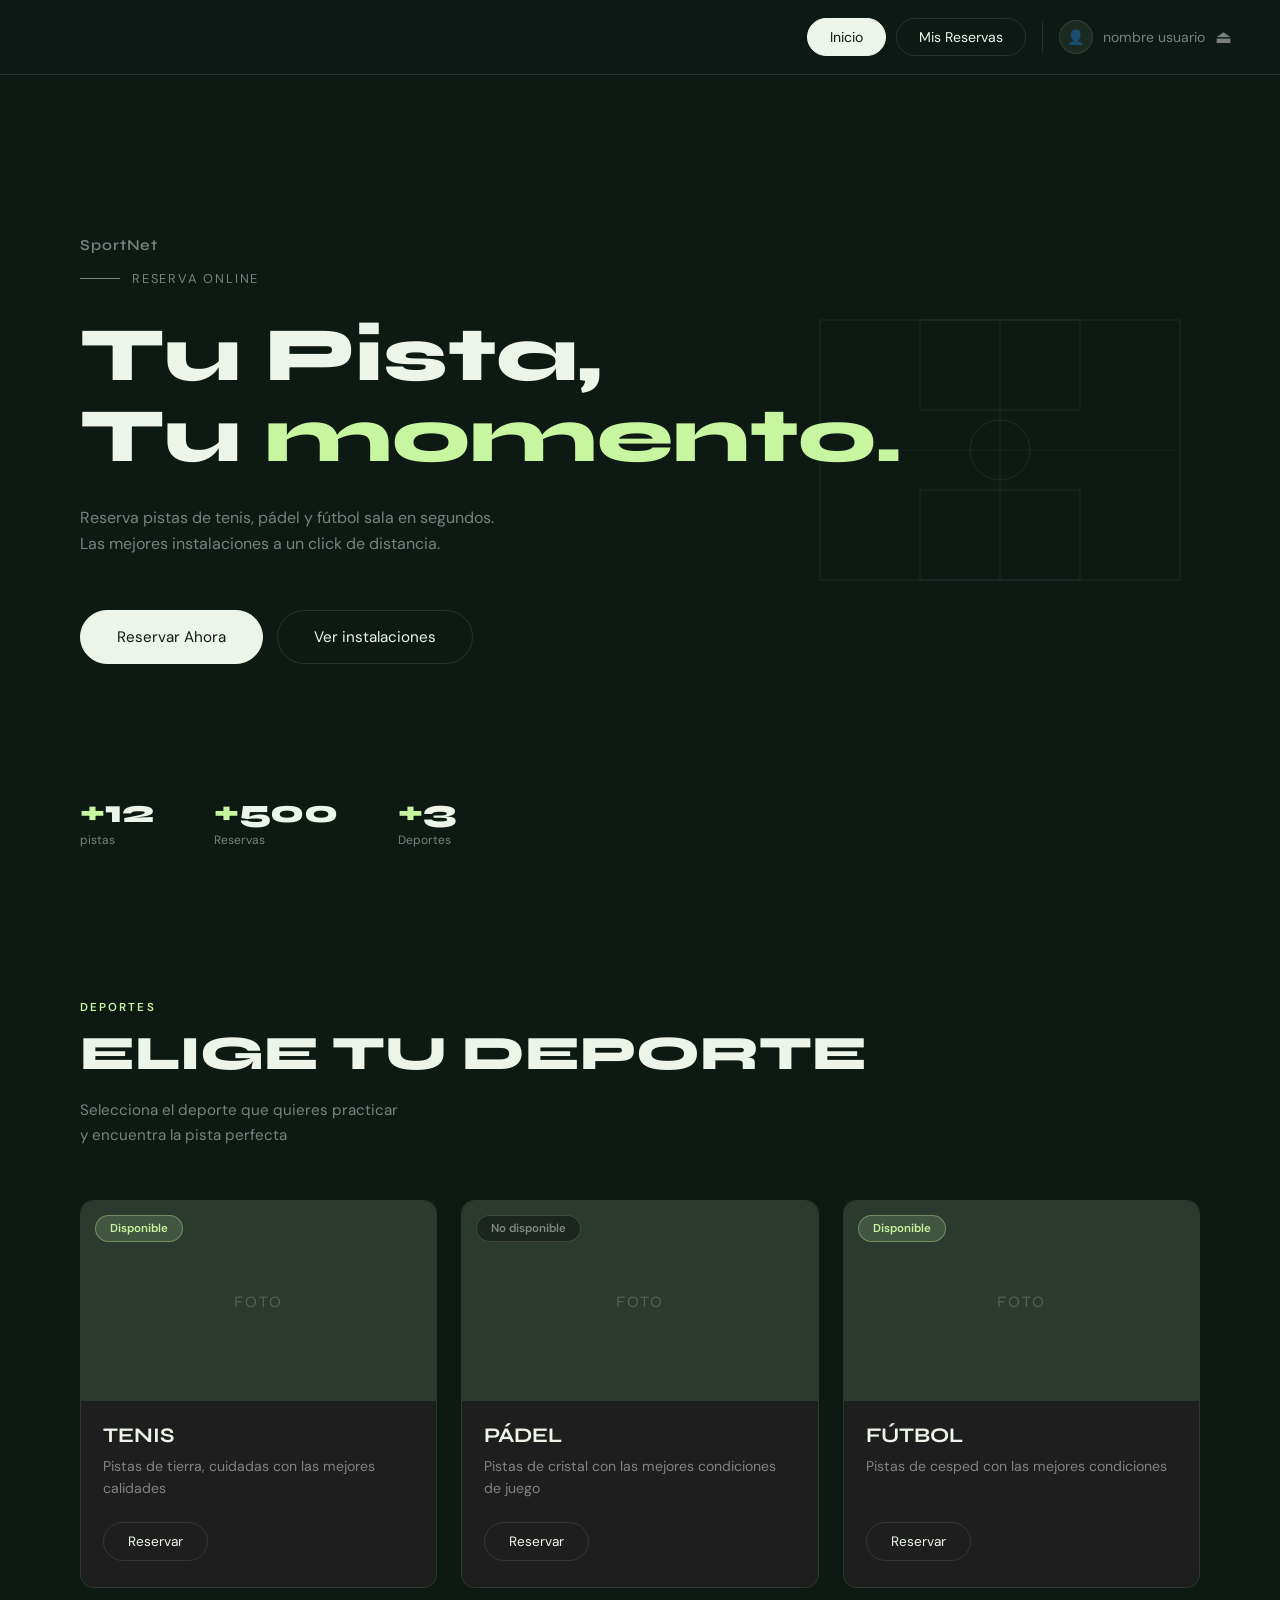
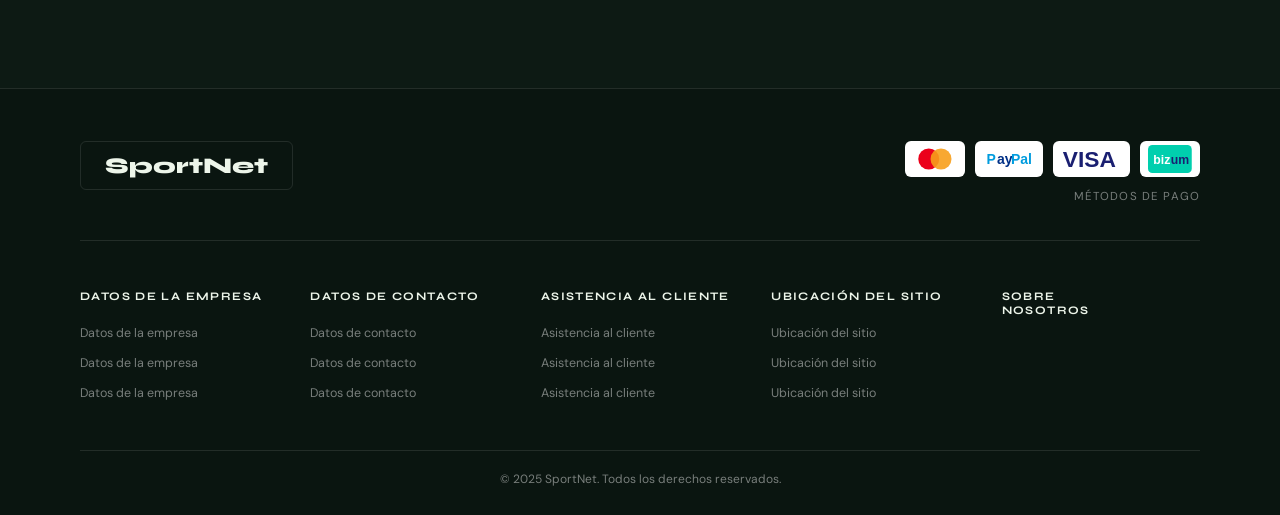
==== SportPro.html @ 84e6fc4a "Estructura inicial del trabajo" ====
<!DOCTYPE html>
<html lang="es">
<head>
  <meta charset="UTF-8" />
  <meta name="viewport" content="width=device-width, initial-scale=1.0" />
  <title>SportNet – Reserva Online</title>
  <link href="https://fonts.googleapis.com/css2?family=Syne:wght@700;800&family=DM+Sans:wght@400;500&display=swap" rel="stylesheet" />
  <link rel="stylesheet" href="css/sportpro.css" />
</head>
<body>

  <!-- BARRA DE NAVEGACIÓN -->
  <nav>
    <button class="boton-nav activo">Inicio</button>
    <a href="html/mis-reservas.html"><button class="boton-nav">Mis Reservas</button></a>
    <div class="separador-nav"></div>
    <div class="usuario-nav">
      <div class="avatar">👤</div>
      <span>nombre usuario</span>
      <a href="html/inicio-sesion.html"><button class="boton-salir" title="Cerrar sesión">⏏</button></a>
    </div>
  </nav>

  <!-- SECCIÓN PRINCIPAL (HERO) -->
  <section class="hero">

    <svg class="decoracion-pista" viewBox="0 0 400 300" fill="none" xmlns="http://www.w3.org/2000/svg">
      <rect x="20" y="20" width="360" height="260" stroke="white" stroke-width="1"/>
      <line x1="200" y1="20" x2="200" y2="280" stroke="white" stroke-width="1"/>
      <rect x="120" y="20" width="160" height="90" stroke="white" stroke-width="1"/>
      <rect x="120" y="190" width="160" height="90" stroke="white" stroke-width="1"/>
      <circle cx="200" cy="150" r="30" stroke="white" stroke-width="1"/>
      <line x1="20" y1="150" x2="380" y2="150" stroke="white" stroke-width="0.5"/>
    </svg>

    <div class="nombre-marca">SportNet</div>

    <div class="fila-etiqueta">
      <div class="linea-etiqueta"></div>
      <span class="texto-etiqueta">Reserva Online</span>
    </div>

    <h1>Tu Pista,<br/>Tu <span>momento.</span></h1>

    <p class="subtitulo">
      Reserva pistas de tenis, pádel y fútbol sala en segundos.<br/>
      Las mejores instalaciones a un click de distancia.
    </p>

    <div class="fila-botones">
      <a href="html/instalaciones.html"><button class="boton boton-principal">Reservar Ahora</button></a>
      <a href="html/instalaciones.html"><button class="boton boton-secundario">Ver instalaciones</button></a>
    </div>

    <div class="barra-estadisticas">
      <div class="estadistica">
        <div class="numero-estadistica"><span>+</span>12</div>
        <div class="etiqueta-estadistica">pistas</div>
      </div>
      <div class="estadistica">
        <div class="numero-estadistica"><span>+</span>500</div>
        <div class="etiqueta-estadistica">Reservas</div>
      </div>
      <div class="estadistica">
        <div class="numero-estadistica"><span>+</span>3</div>
        <div class="etiqueta-estadistica">Deportes</div>
      </div>
    </div>

  </section>

  <!-- SECCIÓN DEPORTES -->
  <section class="deportes">

    <div class="cabecera-seccion">
      <span class="etiqueta-seccion">Deportes</span>
      <h2>Elige tu Deporte</h2>
      <p class="descripcion-seccion">
        Selecciona el deporte que quieres practicar<br/>
        y encuentra la pista perfecta
      </p>
    </div>

    <div class="rejilla-tarjetas">

      <div class="tarjeta">
        <div class="tarjeta-imagen">
          <span class="insignia insignia--disponible">Disponible</span>
          <div class="placeholder-foto">FOTO</div>
        </div>
        <div class="tarjeta-cuerpo">
          <h3>Tenis</h3>
          <p>Pistas de tierra, cuidadas con las mejores calidades</p>
          <a href="html/instalaciones.html"><button class="boton-tarjeta">Reservar</button></a>
        </div>
      </div>

      <div class="tarjeta">
        <div class="tarjeta-imagen">
          <span class="insignia insignia--no-disponible">No disponible</span>
          <div class="placeholder-foto">FOTO</div>
        </div>
        <div class="tarjeta-cuerpo">
          <h3>Pádel</h3>
          <p>Pistas de cristal con las mejores condiciones de juego</p>
          <a href="html/instalaciones.html"><button class="boton-tarjeta">Reservar</button></a>
        </div>
      </div>

      <div class="tarjeta">
        <div class="tarjeta-imagen">
          <span class="insignia insignia--disponible">Disponible</span>
          <div class="placeholder-foto">FOTO</div>
        </div>
        <div class="tarjeta-cuerpo">
          <h3>Fútbol</h3>
          <p>Pistas de cesped con las mejores condiciones</p>
          <a href="html/instalaciones.html"><button class="boton-tarjeta">Reservar</button></a>
        </div>
      </div>

    </div>
  </section>

  <!-- PIE DE PÁGINA -->
  <footer class="pie-pagina">

    <div class="pie-superior">
      <div class="logo-pie">SportNet</div>
      <div class="metodos-pago">
        <div class="iconos-pago">
          <div class="icono-pago">
            <svg viewBox="0 0 50 32" xmlns="http://www.w3.org/2000/svg"><circle cx="18" cy="16" r="12" fill="#EB001B"/><circle cx="32" cy="16" r="12" fill="#F79E1B" opacity="0.9"/></svg>
          </div>
          <div class="icono-pago">
            <svg viewBox="0 0 60 32" xmlns="http://www.w3.org/2000/svg"><text x="4" y="22" font-family="Arial" font-weight="bold" font-size="16" fill="#009CDE">P</text><text x="16" y="22" font-family="Arial" font-weight="bold" font-size="16" fill="#003087">ay</text><text x="32" y="22" font-family="Arial" font-weight="bold" font-size="16" fill="#009CDE">Pal</text></svg>
          </div>
          <div class="icono-pago">
            <svg viewBox="0 0 70 32" xmlns="http://www.w3.org/2000/svg"><text x="2" y="25" font-family="Arial" font-weight="900" font-size="26" fill="#1A1F71">VISA</text></svg>
          </div>
          <div class="icono-pago">
            <svg viewBox="0 0 50 32" xmlns="http://www.w3.org/2000/svg"><rect width="50" height="32" rx="5" fill="#00CFAE"/><text x="6" y="22" font-family="Arial" font-weight="bold" font-size="14" fill="white">biz</text><text x="26" y="22" font-family="Arial" font-weight="bold" font-size="14" fill="#1A1F71">um</text></svg>
          </div>
        </div>
        <span class="etiqueta-pago">Métodos de Pago</span>
      </div>
    </div>

    <div class="columnas-pie">
      <div class="columna-pie">
        <h4>Datos de la Empresa</h4>
        <ul>
          <li><a href="#">Datos de la empresa</a></li>
          <li><a href="#">Datos de la empresa</a></li>
          <li><a href="#">Datos de la empresa</a></li>
        </ul>
      </div>
      <div class="columna-pie">
        <h4>Datos de Contacto</h4>
        <ul>
          <li><a href="#">Datos de contacto</a></li>
          <li><a href="#">Datos de contacto</a></li>
          <li><a href="#">Datos de contacto</a></li>
        </ul>
      </div>
      <div class="columna-pie">
        <h4>Asistencia al Cliente</h4>
        <ul>
          <li><a href="#">Asistencia al cliente</a></li>
          <li><a href="#">Asistencia al cliente</a></li>
          <li><a href="#">Asistencia al cliente</a></li>
        </ul>
      </div>
      <div class="columna-pie">
        <h4>Ubicación del Sitio</h4>
        <ul>
          <li><a href="#">Ubicación del sitio</a></li>
          <li><a href="#">Ubicación del sitio</a></li>
          <li><a href="#">Ubicación del sitio</a></li>
        </ul>
      </div>
      <div class="columna-pie">
        <h4>Sobre<br/>Nosotros</h4>
      </div>
    </div>

    <div class="pie-inferior">
      <span>© 2025 SportNet. Todos los derechos reservados.</span>
    </div>

  </footer>

</body>
</html>
---- css/sportpro.css ----
/* =============================================
   VARIABLES GLOBALES
   ============================================= */
:root {
  --color-fondo:       #0d1a14;
  --color-superficie:  #1a2b21;
  --color-borde:       rgba(255, 255, 255, 0.10);
  --color-acento:      #c8f5a0;
  --color-texto:       #edf5ea;
  --color-suave:       rgba(255, 255, 255, 0.45);
  --radio-redondo:     999px;
}

/* =============================================
   RESET BÁSICO
   ============================================= */
*, *::before, *::after {
  box-sizing: border-box;
  margin: 0;
  padding: 0;
}

body {
  background: var(--color-fondo);
  color: var(--color-texto);
  font-family: 'DM Sans', sans-serif;
  min-height: 100vh;
}

/* =============================================
   NAVEGACIÓN
   ============================================= */
nav {
  position: fixed;
  top: 0;
  left: 0;
  right: 0;
  display: flex;
  align-items: center;
  justify-content: flex-end;
  gap: 10px;
  padding: 18px 48px;
  z-index: 100;
  background: rgba(13, 26, 20, 0.85);
  border-bottom: 1px solid var(--color-borde);
}

.boton-nav {
  padding: 9px 22px;
  border-radius: var(--radio-redondo);
  border: 1.5px solid var(--color-borde);
  background: transparent;
  color: var(--color-texto);
  font-family: 'DM Sans', sans-serif;
  font-size: 0.88rem;
  cursor: pointer;
}

.boton-nav:hover {
  background: var(--color-superficie);
}

.boton-nav.activo {
  background: var(--color-texto);
  color: var(--color-fondo);
  border-color: var(--color-texto);
}

.separador-nav {
  width: 1px;
  height: 32px;
  background: var(--color-borde);
  margin: 0 6px;
}

.usuario-nav {
  display: flex;
  align-items: center;
  gap: 10px;
  color: var(--color-suave);
  font-size: 0.88rem;
}

.avatar {
  width: 34px;
  height: 34px;
  border-radius: 50%;
  background: var(--color-superficie);
  border: 1.5px solid var(--color-borde);
  display: grid;
  place-items: center;
}

.boton-salir {
  background: none;
  border: none;
  cursor: pointer;
  color: var(--color-suave);
  font-size: 1.1rem;
}

.boton-salir:hover {
  color: var(--color-texto);
}

/* =============================================
   HERO (SECCIÓN PRINCIPAL)
   ============================================= */
.hero {
  position: relative;
  min-height: 100vh;
  display: flex;
  flex-direction: column;
  justify-content: center;
  padding: 0 80px;
  overflow: hidden;
}

/* Decoración SVG de pista */
.decoracion-pista {
  position: absolute;
  right: 80px;
  top: 50%;
  transform: translateY(-50%);
  width: 400px;
  height: 300px;
  opacity: 0.07;
  pointer-events: none;
}

.nombre-marca {
  font-family: 'Syne', sans-serif;
  font-size: 0.95rem;
  font-weight: 600;
  letter-spacing: 0.06em;
  color: var(--color-suave);
  margin-bottom: 16px;
}

.fila-etiqueta {
  display: flex;
  align-items: center;
  gap: 12px;
  margin-bottom: 28px;
}

.linea-etiqueta {
  width: 40px;
  height: 1px;
  background: var(--color-suave);
}

.texto-etiqueta {
  font-size: 0.8rem;
  letter-spacing: 0.14em;
  text-transform: uppercase;
  color: var(--color-suave);
}

h1 {
  font-family: 'Syne', sans-serif;
  font-size: clamp(3rem, 6vw, 5.5rem);
  font-weight: 800;
  line-height: 1.05;
  margin-bottom: 28px;
}

h1 span {
  color: var(--color-acento);
}

.subtitulo {
  max-width: 420px;
  font-size: 1rem;
  line-height: 1.65;
  color: var(--color-suave);
  margin-bottom: 52px;
}

.fila-botones {
  display: flex;
  gap: 14px;
}

.boton {
  padding: 16px 36px;
  border-radius: var(--radio-redondo);
  font-family: 'DM Sans', sans-serif;
  font-size: 0.95rem;
  cursor: pointer;
  border: 1.5px solid transparent;
}

.boton-principal {
  background: var(--color-texto);
  color: var(--color-fondo);
  border-color: var(--color-texto);
}

.boton-principal:hover {
  background: var(--color-acento);
  border-color: var(--color-acento);
}

.boton-secundario {
  background: transparent;
  color: var(--color-texto);
  border-color: var(--color-borde);
}

.boton-secundario:hover {
  background: var(--color-superficie);
}

/* Barra de estadísticas */
.barra-estadisticas {
  position: absolute;
  bottom: 52px;
  left: 80px;
  display: flex;
  gap: 60px;
}

.numero-estadistica {
  font-family: 'Syne', sans-serif;
  font-size: 2rem;
  font-weight: 800;
  line-height: 1;
}

.numero-estadistica span {
  color: var(--color-acento);
}

.etiqueta-estadistica {
  font-size: 0.75rem;
  color: var(--color-suave);
  margin-top: 4px;
}

/* =============================================
   SECCIÓN DEPORTES
   ============================================= */
.deportes {
  padding: 100px 80px;
}

.cabecera-seccion {
  margin-bottom: 52px;
}

.etiqueta-seccion {
  display: block;
  font-size: 0.72rem;
  font-weight: 600;
  letter-spacing: 0.18em;
  text-transform: uppercase;
  color: var(--color-acento);
  margin-bottom: 10px;
}

.cabecera-seccion h2 {
  font-family: 'Syne', sans-serif;
  font-size: clamp(2rem, 4vw, 3rem);
  font-weight: 800;
  text-transform: uppercase;
  margin-bottom: 16px;
}

.descripcion-seccion {
  font-size: 0.95rem;
  line-height: 1.65;
  color: var(--color-suave);
}

/* Rejilla de tarjetas */
.rejilla-tarjetas {
  display: grid;
  grid-template-columns: repeat(3, 1fr);
  gap: 24px;
}

/* Tarjeta individual */
.tarjeta {
  border-radius: 14px;
  overflow: hidden;
  border: 1px solid var(--color-borde);
  background: #162018;
  display: flex;
  flex-direction: column;
  cursor: pointer;
}

.tarjeta:hover {
  border-color: rgba(200, 245, 160, 0.2);
}

/* Zona de imagen */
.tarjeta-imagen {
  position: relative;
  height: 200px;
  background: #2a3a2e;
  display: flex;
  align-items: center;
  justify-content: center;
}

.placeholder-foto {
  font-family: 'Syne', sans-serif;
  font-size: 1rem;
  letter-spacing: 0.12em;
  color: rgba(255, 255, 255, 0.2);
}

/* Insignia de disponibilidad */
.insignia {
  position: absolute;
  top: 14px;
  left: 14px;
  padding: 5px 14px;
  border-radius: var(--radio-redondo);
  font-size: 0.72rem;
  font-weight: 600;
}

.insignia--disponible {
  background: rgba(200, 245, 160, 0.15);
  border: 1px solid rgba(200, 245, 160, 0.35);
  color: var(--color-acento);
}

.insignia--no-disponible {
  background: rgba(0, 0, 0, 0.35);
  border: 1px solid rgba(255, 255, 255, 0.15);
  color: var(--color-suave);
}

/* Cuerpo de la tarjeta */
.tarjeta-cuerpo {
  padding: 22px 22px 26px;
  background: #1e1e1e;
  display: flex;
  flex-direction: column;
  gap: 8px;
  flex: 1;
}

.tarjeta-cuerpo h3 {
  font-family: 'Syne', sans-serif;
  font-size: 1.3rem;
  font-weight: 700;
  text-transform: uppercase;
}

.tarjeta-cuerpo p {
  font-size: 0.88rem;
  line-height: 1.55;
  color: var(--color-suave);
  flex: 1;
}

.boton-tarjeta {
  margin-top: 14px;
  align-self: flex-start;
  padding: 10px 24px;
  border-radius: var(--radio-redondo);
  border: 1.5px solid var(--color-borde);
  background: transparent;
  color: var(--color-texto);
  font-family: 'DM Sans', sans-serif;
  font-size: 0.85rem;
  cursor: pointer;
}

.boton-tarjeta:hover {
  background: var(--color-acento);
  border-color: var(--color-acento);
  color: var(--color-fondo);
}

/* =============================================
   PIE DE PÁGINA
   ============================================= */
.pie-pagina {
  background: #0a1510;
  border-top: 1px solid var(--color-borde);
  padding: 52px 80px 28px;
}

.pie-superior {
  display: flex;
  align-items: flex-start;
  justify-content: space-between;
  margin-bottom: 48px;
  padding-bottom: 36px;
  border-bottom: 1px solid var(--color-borde);
}

.logo-pie {
  font-family: 'Syne', sans-serif;
  font-size: 1.4rem;
  font-weight: 800;
  border: 1.5px solid var(--color-borde);
  padding: 10px 24px;
  border-radius: 6px;
}

/* Métodos de pago */
.metodos-pago {
  display: flex;
  flex-direction: column;
  align-items: flex-end;
  gap: 12px;
}

.iconos-pago {
  display: flex;
  gap: 10px;
}

.icono-pago {
  height: 36px;
  background: white;
  border-radius: 6px;
  display: flex;
  align-items: center;
  padding: 4px 8px;
}

.icono-pago svg {
  height: 28px;
  width: auto;
}

.etiqueta-pago {
  font-size: 0.72rem;
  letter-spacing: 0.1em;
  text-transform: uppercase;
  color: var(--color-suave);
}

/* Columnas del pie */
.columnas-pie {
  display: grid;
  grid-template-columns: repeat(5, 1fr);
  gap: 32px;
  margin-bottom: 48px;
}

.columna-pie h4 {
  font-family: 'Syne', sans-serif;
  font-size: 0.72rem;
  font-weight: 700;
  letter-spacing: 0.12em;
  text-transform: uppercase;
  margin-bottom: 18px;
}

.columna-pie ul {
  list-style: none;
  display: flex;
  flex-direction: column;
  gap: 9px;
}

.columna-pie ul li a {
  font-size: 0.78rem;
  color: var(--color-suave);
  text-decoration: none;
}

.columna-pie ul li a:hover {
  color: var(--color-acento);
}

.pie-inferior {
  border-top: 1px solid var(--color-borde);
  padding-top: 20px;
  font-size: 0.75rem;
  color: var(--color-suave);
  text-align: center;
}

/* =============================================
   RESPONSIVE (MÓVIL)
   ============================================= */
@media (max-width: 640px) {
  nav { padding: 14px 20px; }
  .hero { padding: 0 24px; }
  .decoracion-pista { display: none; }
  .barra-estadisticas { left: 24px; gap: 32px; bottom: 36px; }
  .deportes { padding: 60px 24px; }
  .rejilla-tarjetas { grid-template-columns: 1fr; }
  .pie-pagina { padding: 40px 24px 24px; }
  .pie-superior { flex-direction: column; gap: 24px; }
  .columnas-pie { grid-template-columns: 1fr 1fr; }
}
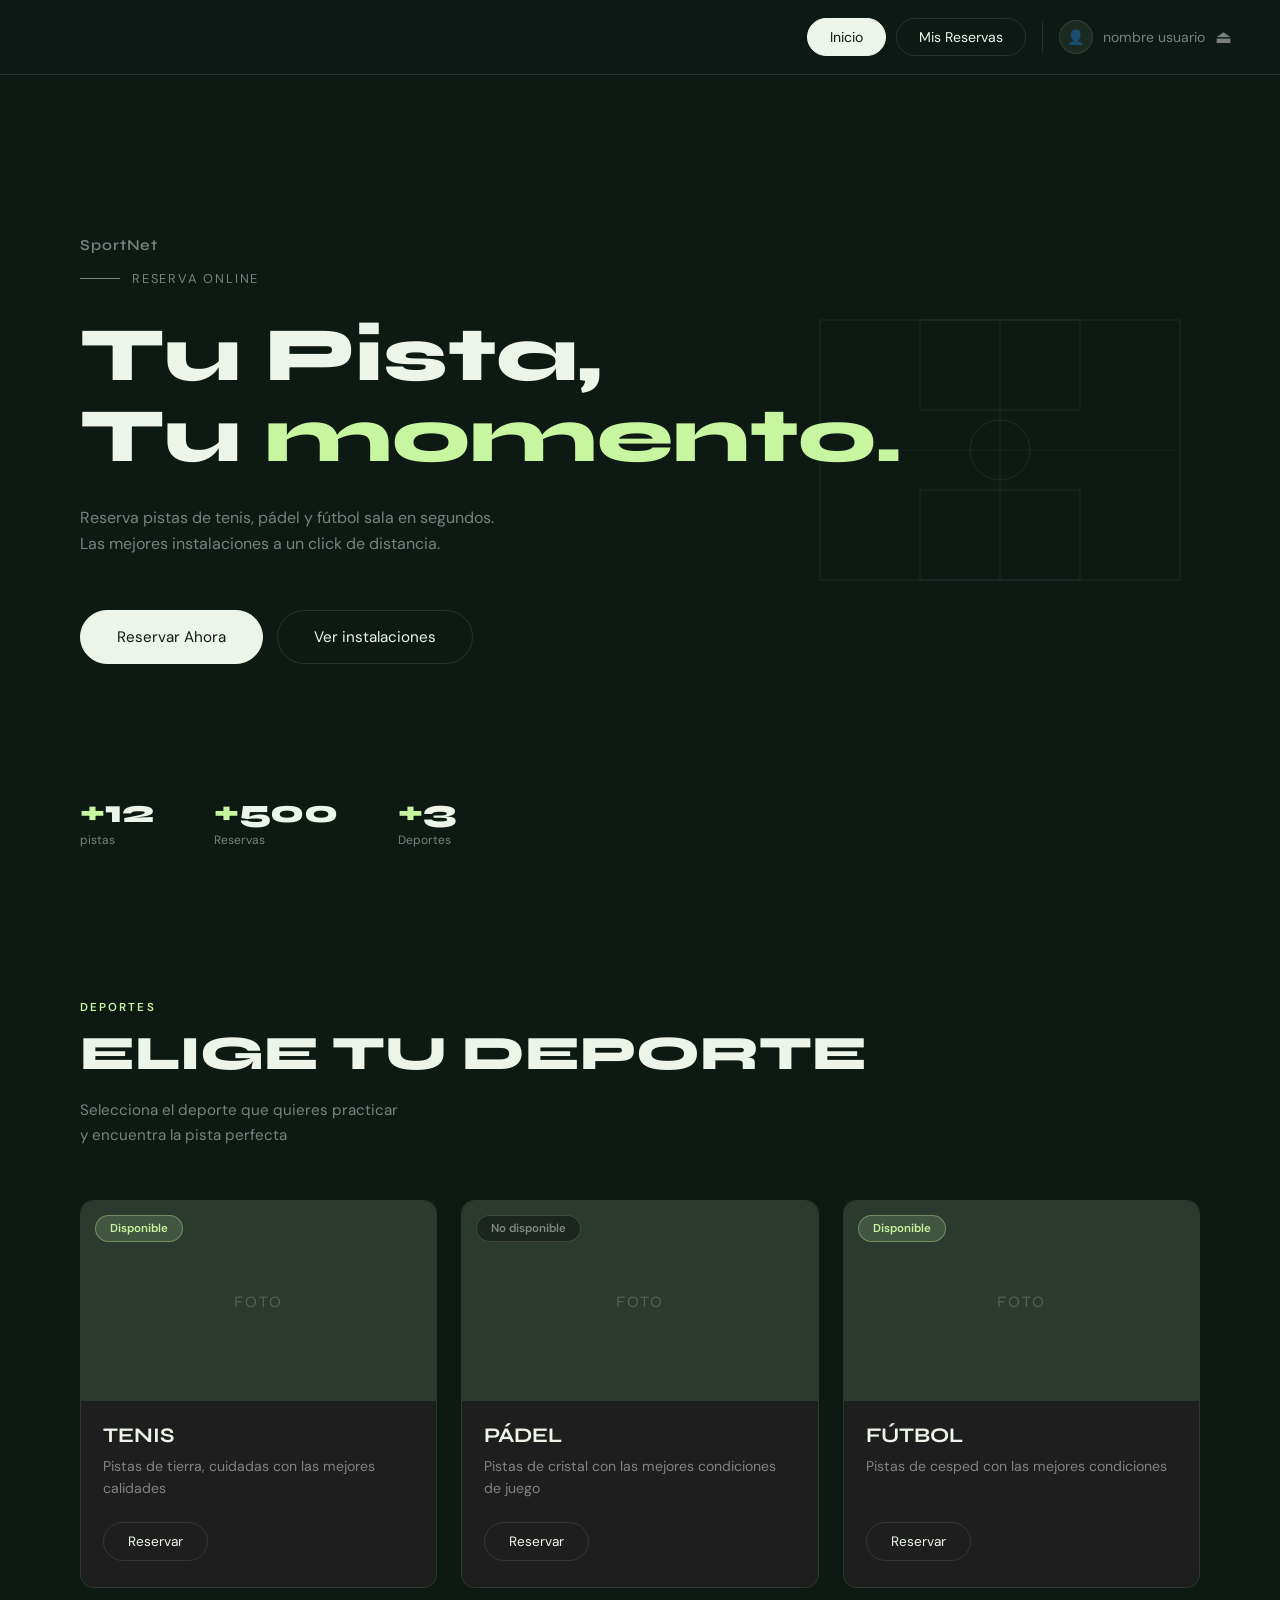
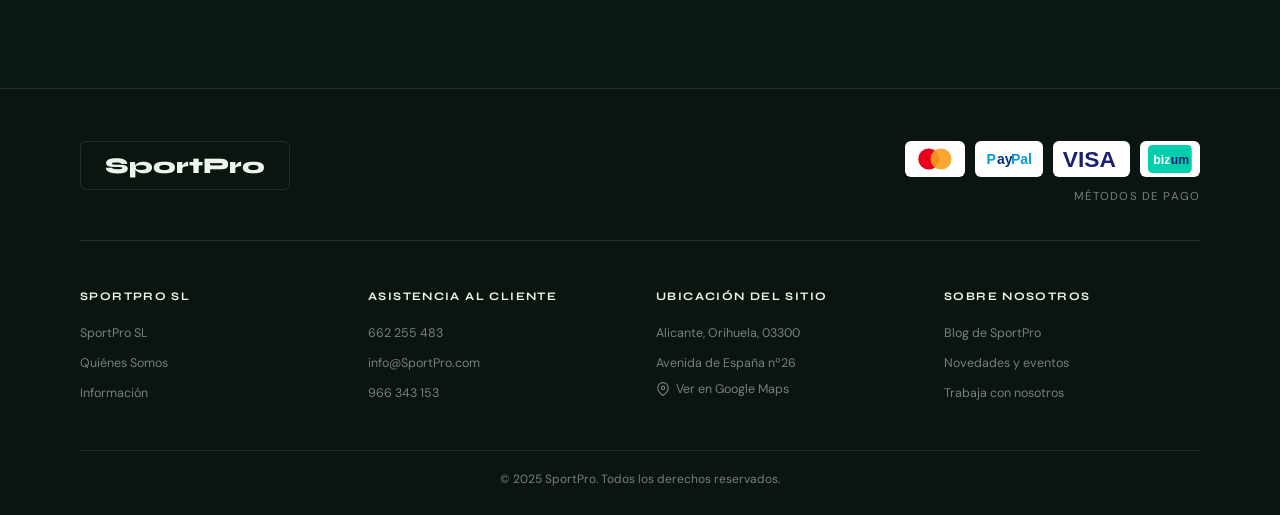
==== commit be5fc1bd: "Ultimos cambios" ====
--- a/SportPro.html
+++ b/SportPro.html
@@ -126,7 +126,7 @@
   <footer class="pie-pagina">
 
     <div class="pie-superior">
-      <div class="logo-pie">SportNet</div>
+      <div class="logo-pie">SportPro</div>
       <div class="metodos-pago">
         <div class="iconos-pago">
           <div class="icono-pago">
@@ -148,44 +148,46 @@
 
     <div class="columnas-pie">
       <div class="columna-pie">
-        <h4>Datos de la Empresa</h4>
+        <h4>SportPro SL</h4>
         <ul>
-          <li><a href="#">Datos de la empresa</a></li>
-          <li><a href="#">Datos de la empresa</a></li>
-          <li><a href="#">Datos de la empresa</a></li>
-        </ul>
-      </div>
-      <div class="columna-pie">
-        <h4>Datos de Contacto</h4>
-        <ul>
-          <li><a href="#">Datos de contacto</a></li>
-          <li><a href="#">Datos de contacto</a></li>
-          <li><a href="#">Datos de contacto</a></li>
+          <li><a href="#">SportPro SL</a></li>
+          <li><a href="#">Quiénes Somos</a></li>
+          <li><a href="#">Información</a></li>
         </ul>
       </div>
       <div class="columna-pie">
         <h4>Asistencia al Cliente</h4>
         <ul>
-          <li><a href="#">Asistencia al cliente</a></li>
-          <li><a href="#">Asistencia al cliente</a></li>
-          <li><a href="#">Asistencia al cliente</a></li>
+          <li><a href="tel:662255483">662 255 483</a></li>
+          <li><a href="mailto:info@SportPro.com">info@SportPro.com</a></li>
+          <li><a href="tel:966343153">966 343 153</a></li>
         </ul>
       </div>
       <div class="columna-pie">
         <h4>Ubicación del Sitio</h4>
         <ul>
-          <li><a href="#">Ubicación del sitio</a></li>
-          <li><a href="#">Ubicación del sitio</a></li>
-          <li><a href="#">Ubicación del sitio</a></li>
+          <li><a href="#">Alicante, Orihuela, 03300</a></li>
+          <li><a href="#">Avenida de España nº26</a></li>
+          <li>
+            <a href="https://maps.google.com" target="_blank" class="enlace-maps">
+              <svg xmlns="http://www.w3.org/2000/svg" width="14" height="14" viewBox="0 0 24 24" fill="none" stroke="currentColor" stroke-width="2" stroke-linecap="round" stroke-linejoin="round"><path d="M21 10c0 7-9 13-9 13s-9-6-9-13a9 9 0 0 1 18 0z"/><circle cx="12" cy="10" r="3"/></svg>
+              Ver en Google Maps
+            </a>
+          </li>
         </ul>
       </div>
       <div class="columna-pie">
-        <h4>Sobre<br/>Nosotros</h4>
+        <h4>Sobre Nosotros</h4>
+        <ul>
+          <li><a href="#">Blog de SportPro</a></li>
+          <li><a href="#">Novedades y eventos</a></li>
+          <li><a href="#">Trabaja con nosotros</a></li>
+        </ul>
       </div>
     </div>
 
     <div class="pie-inferior">
-      <span>© 2025 SportNet. Todos los derechos reservados.</span>
+      <span>© 2025 SportPro. Todos los derechos reservados.</span>
     </div>
 
   </footer>
--- a/css/sportpro.css
+++ b/css/sportpro.css
@@ -442,7 +442,7 @@
 /* Columnas del pie */
 .columnas-pie {
   display: grid;
-  grid-template-columns: repeat(5, 1fr);
+  grid-template-columns: repeat(4, 1fr);
   gap: 32px;
   margin-bottom: 48px;
 }
@@ -494,4 +494,18 @@
   .pie-pagina { padding: 40px 24px 24px; }
   .pie-superior { flex-direction: column; gap: 24px; }
   .columnas-pie { grid-template-columns: 1fr 1fr; }
+}
+
+/* Enlace Google Maps en el footer */
+.enlace-maps {
+  display: flex;
+  align-items: center;
+  gap: 6px;
+  color: var(--color-acento);
+  text-decoration: none;
+  font-size: 0.78rem;
+}
+
+.enlace-maps:hover {
+  text-decoration: underline;
 }
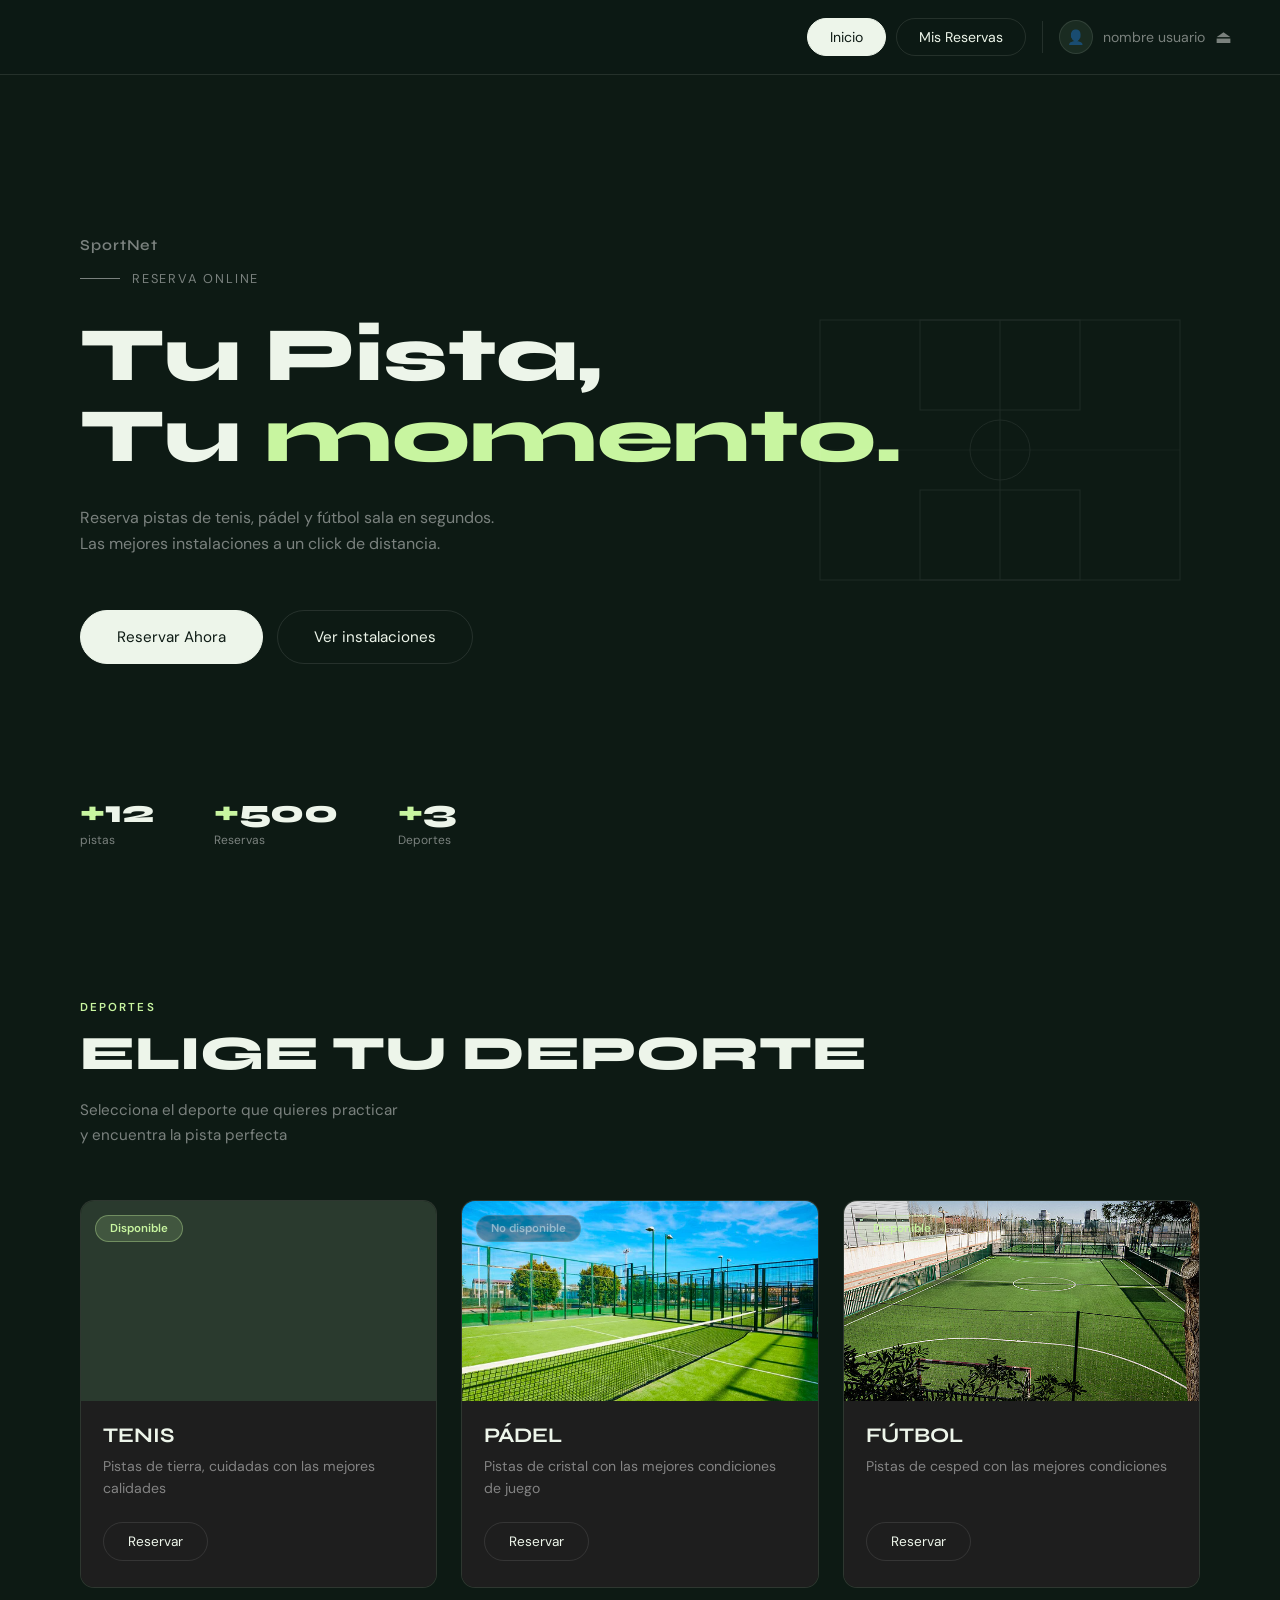
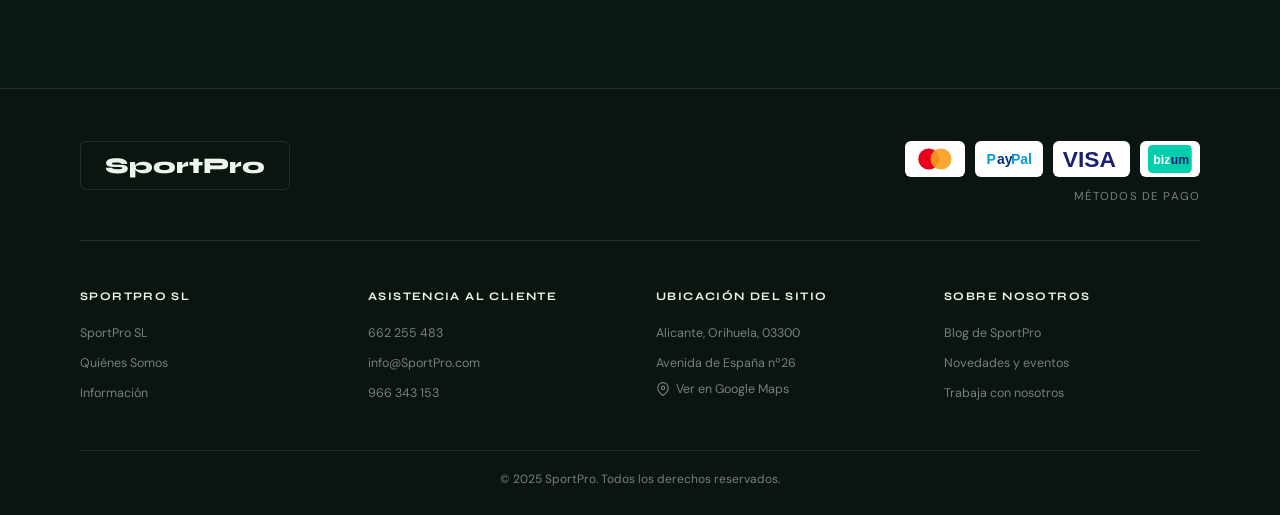
==== commit e8d4cd8f: "ultimos cambios" ====
--- a/SportPro.html
+++ b/SportPro.html
@@ -84,7 +84,7 @@
     <div class="rejilla-tarjetas">
 
       <div class="tarjeta">
-        <div class="tarjeta-imagen">
+<div class="tarjeta-imagen foto-tenis">
           <span class="insignia insignia--disponible">Disponible</span>
           <div class="placeholder-foto">FOTO</div>
         </div>
@@ -96,7 +96,7 @@
       </div>
 
       <div class="tarjeta">
-        <div class="tarjeta-imagen">
+<div class="tarjeta-imagen foto-padel">
           <span class="insignia insignia--no-disponible">No disponible</span>
           <div class="placeholder-foto">FOTO</div>
         </div>
@@ -108,7 +108,7 @@
       </div>
 
       <div class="tarjeta">
-        <div class="tarjeta-imagen">
+<div class="tarjeta-imagen foto-futbol">
           <span class="insignia insignia--disponible">Disponible</span>
           <div class="placeholder-foto">FOTO</div>
         </div>
--- a/css/sportpro.css
+++ b/css/sportpro.css
@@ -116,7 +116,6 @@
   overflow: hidden;
 }
 
-/* Decoración SVG de pista */
 .decoracion-pista {
   position: absolute;
   right: 80px;
@@ -212,7 +211,6 @@
   background: var(--color-superficie);
 }
 
-/* Barra de estadísticas */
 .barra-estadisticas {
   position: absolute;
   bottom: 52px;
@@ -273,14 +271,12 @@
   color: var(--color-suave);
 }
 
-/* Rejilla de tarjetas */
 .rejilla-tarjetas {
   display: grid;
   grid-template-columns: repeat(3, 1fr);
   gap: 24px;
 }
 
-/* Tarjeta individual */
 .tarjeta {
   border-radius: 14px;
   overflow: hidden;
@@ -295,14 +291,42 @@
   border-color: rgba(200, 245, 160, 0.2);
 }
 
-/* Zona de imagen */
+/* =============================================
+   ZONA DE IMAGEN DE TARJETA
+   ============================================= */
 .tarjeta-imagen {
   position: relative;
   height: 200px;
-  background: #2a3a2e;
+  background-color: #2a3a2e;   /* color si no hay foto */
+  background-size: cover;
+  background-position: center;
+  background-repeat: no-repeat;
   display: flex;
   align-items: center;
   justify-content: center;
+}
+
+/* ── RUTAS DE FOTOS ──────────────────────────────
+   Solo cambia la url() por la ruta de tu imagen.
+   Desde css/ usa img/ en la misma raíz: url('../img/nombre.jpg')
+   ──────────────────────────────────────────────── */
+.tarjeta-imagen.foto-tenis {
+  background-image: url('../img/tenis.jfif');
+}
+
+.tarjeta-imagen.foto-padel {
+  background-image: url('../img/Padel.webp');
+}
+
+.tarjeta-imagen.foto-futbol {
+  background-image: url('../img/futbol.jpg');
+}
+
+/* Cuando hay foto, el texto FOTO desaparece */
+.tarjeta-imagen.foto-tenis .placeholder-foto,
+.tarjeta-imagen.foto-padel .placeholder-foto,
+.tarjeta-imagen.foto-futbol .placeholder-foto {
+  display: none;
 }
 
 .placeholder-foto {
@@ -312,7 +336,6 @@
   color: rgba(255, 255, 255, 0.2);
 }
 
-/* Insignia de disponibilidad */
 .insignia {
   position: absolute;
   top: 14px;
@@ -335,7 +358,6 @@
   color: var(--color-suave);
 }
 
-/* Cuerpo de la tarjeta */
 .tarjeta-cuerpo {
   padding: 22px 22px 26px;
   background: #1e1e1e;
@@ -405,7 +427,6 @@
   border-radius: 6px;
 }
 
-/* Métodos de pago */
 .metodos-pago {
   display: flex;
   flex-direction: column;
@@ -439,7 +460,6 @@
   color: var(--color-suave);
 }
 
-/* Columnas del pie */
 .columnas-pie {
   display: grid;
   grid-template-columns: repeat(4, 1fr);
@@ -471,6 +491,19 @@
 
 .columna-pie ul li a:hover {
   color: var(--color-acento);
+}
+
+.enlace-maps {
+  display: flex;
+  align-items: center;
+  gap: 6px;
+  color: var(--color-acento);
+  text-decoration: none;
+  font-size: 0.78rem;
+}
+
+.enlace-maps:hover {
+  text-decoration: underline;
 }
 
 .pie-inferior {
@@ -496,16 +529,20 @@
   .columnas-pie { grid-template-columns: 1fr 1fr; }
 }
 
-/* Enlace Google Maps en el footer */
-.enlace-maps {
-  display: flex;
-  align-items: center;
-  gap: 6px;
-  color: var(--color-acento);
-  text-decoration: none;
-  font-size: 0.78rem;
-}
-
-.enlace-maps:hover {
-  text-decoration: underline;
+.tarjeta-imagen {
+  background-size: cover;
+  background-position: center;
+  background-repeat: no-repeat;
+}
+
+.tarjeta-imagen.foto-tenis {
+  background-image: url('../img/tenis.jfif  g');
+}
+
+.tarjeta-imagen.foto-padel {
+  background-image: url('../img/Padel.webp');
+}
+
+.tarjeta-imagen.foto-futbol {
+  background-image: url('../img/futbol.jpg');
 }
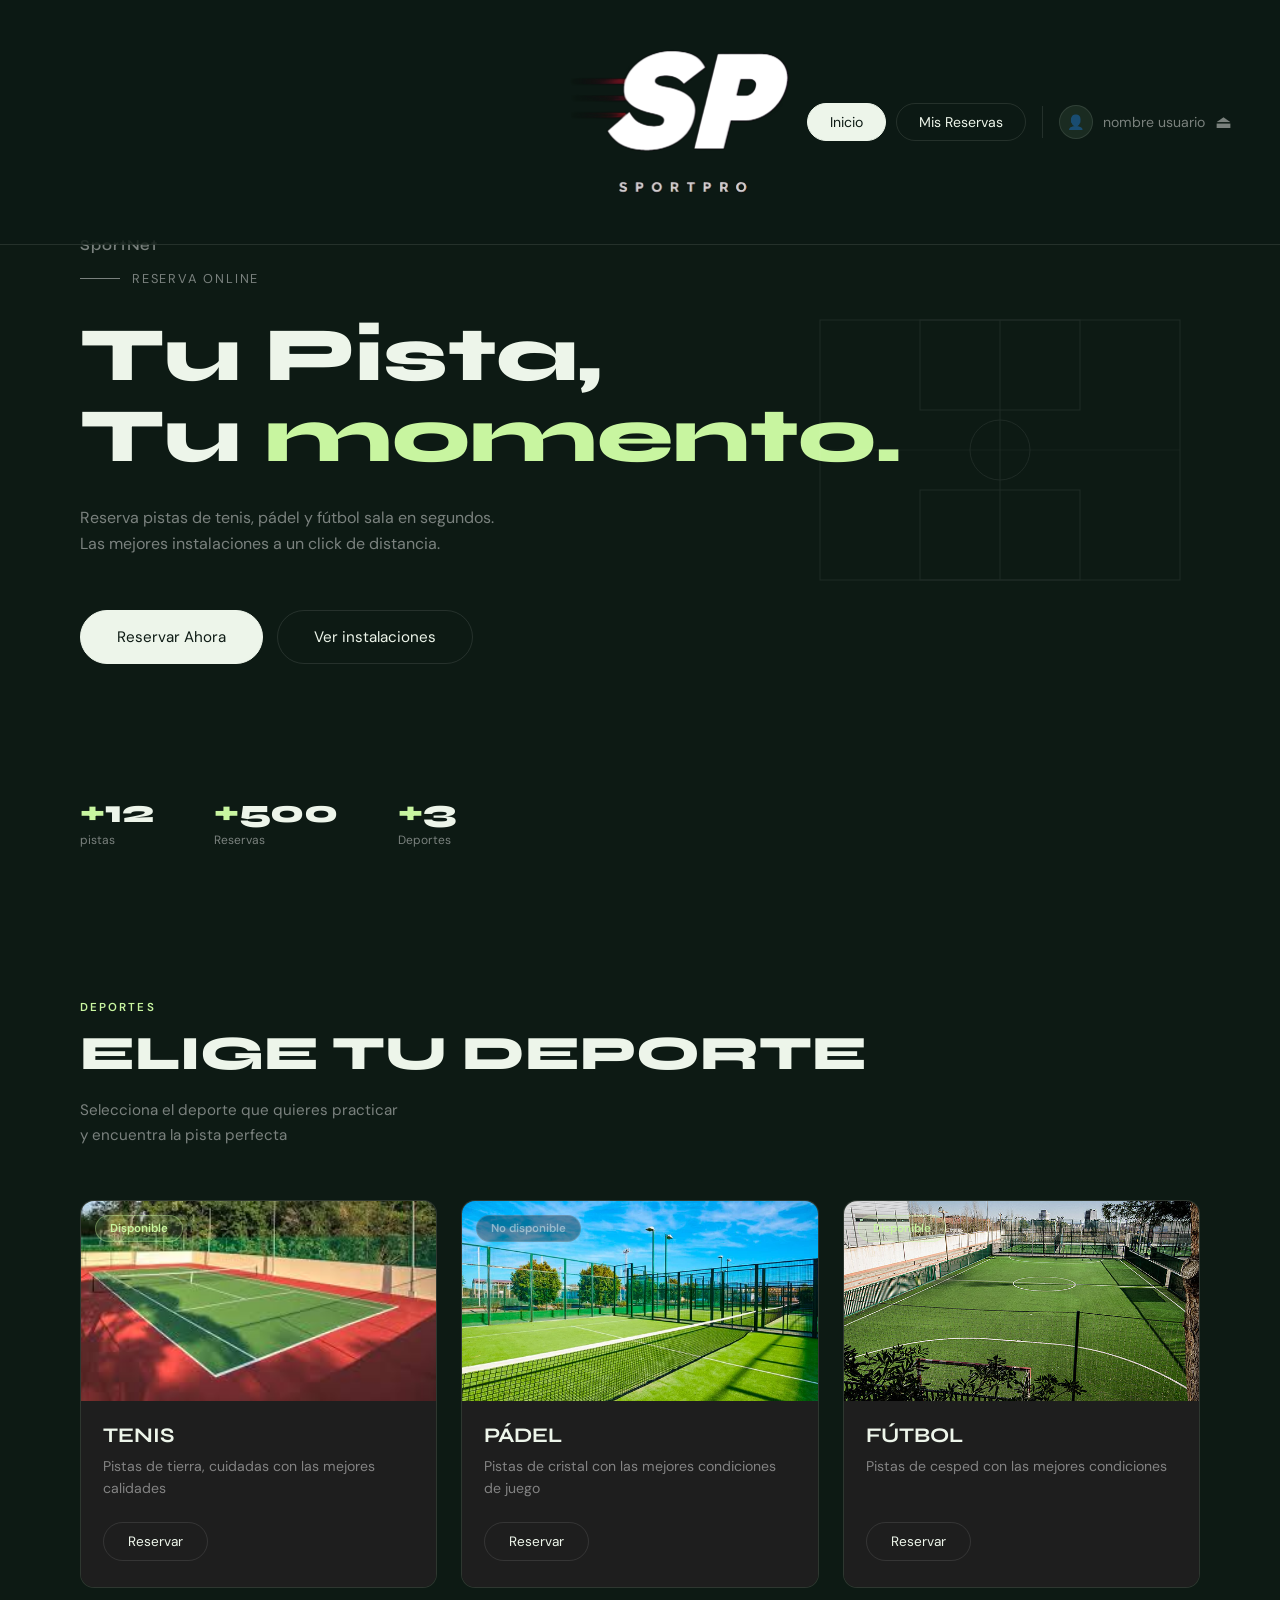
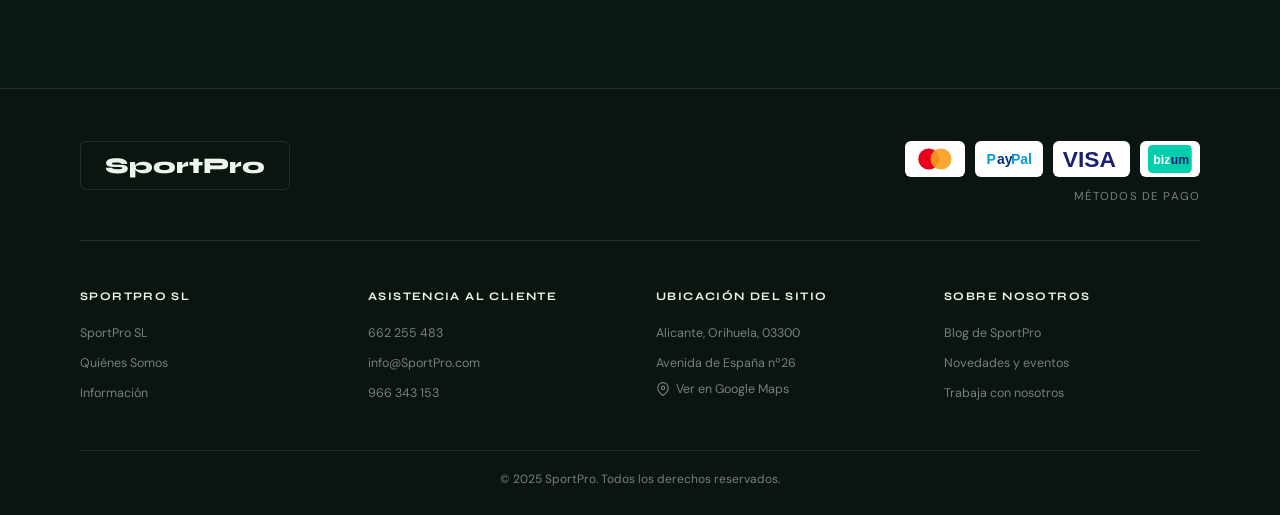
==== commit 1aa5ef5b: "Añadir logo y ultimos toques de css" ====
--- a/SportPro.html
+++ b/SportPro.html
@@ -11,6 +11,9 @@
 
   <!-- BARRA DE NAVEGACIÓN -->
   <nav>
+    <a href="SportPro.html" class="nav-logo" aria-label="Ir al inicio">
+      <img src="img/logo-sp.png" alt="SportPro" />
+    </a>
     <button class="boton-nav activo">Inicio</button>
     <a href="html/mis-reservas.html"><button class="boton-nav">Mis Reservas</button></a>
     <div class="separador-nav"></div>
--- a/css/sportpro.css
+++ b/css/sportpro.css
@@ -1,16 +1,3 @@
-/* =============================================
-   VARIABLES GLOBALES
-   ============================================= */
-:root {
-  --color-fondo:       #0d1a14;
-  --color-superficie:  #1a2b21;
-  --color-borde:       rgba(255, 255, 255, 0.10);
-  --color-acento:      #c8f5a0;
-  --color-texto:       #edf5ea;
-  --color-suave:       rgba(255, 255, 255, 0.45);
-  --radio-redondo:     999px;
-}
-
 /* =============================================
    RESET BÁSICO
    ============================================= */
@@ -21,8 +8,8 @@
 }
 
 body {
-  background: var(--color-fondo);
-  color: var(--color-texto);
+  background: #0d1a14;
+  color: #edf5ea;
   font-family: 'DM Sans', sans-serif;
   min-height: 100vh;
 }
@@ -42,34 +29,34 @@
   padding: 18px 48px;
   z-index: 100;
   background: rgba(13, 26, 20, 0.85);
-  border-bottom: 1px solid var(--color-borde);
+  border-bottom: 1px solid rgba(255, 255, 255, 0.10);
 }
 
 .boton-nav {
   padding: 9px 22px;
-  border-radius: var(--radio-redondo);
-  border: 1.5px solid var(--color-borde);
+  border-radius: 999px;
+  border: 1.5px solid rgba(255, 255, 255, 0.10);
   background: transparent;
-  color: var(--color-texto);
+  color: #edf5ea;
   font-family: 'DM Sans', sans-serif;
   font-size: 0.88rem;
   cursor: pointer;
 }
 
 .boton-nav:hover {
-  background: var(--color-superficie);
+  background: #1a2b21;
 }
 
 .boton-nav.activo {
-  background: var(--color-texto);
-  color: var(--color-fondo);
-  border-color: var(--color-texto);
+  background: #edf5ea;
+  color: #0d1a14;
+  border-color: #edf5ea;
 }
 
 .separador-nav {
   width: 1px;
   height: 32px;
-  background: var(--color-borde);
+  background: rgba(255, 255, 255, 0.10);
   margin: 0 6px;
 }
 
@@ -77,7 +64,7 @@
   display: flex;
   align-items: center;
   gap: 10px;
-  color: var(--color-suave);
+  color: rgba(255, 255, 255, 0.45);
   font-size: 0.88rem;
 }
 
@@ -85,8 +72,8 @@
   width: 34px;
   height: 34px;
   border-radius: 50%;
-  background: var(--color-superficie);
-  border: 1.5px solid var(--color-borde);
+  background: #1a2b21;
+  border: 1.5px solid rgba(255, 255, 255, 0.10);
   display: grid;
   place-items: center;
 }
@@ -95,12 +82,12 @@
   background: none;
   border: none;
   cursor: pointer;
-  color: var(--color-suave);
+  color: rgba(255, 255, 255, 0.45);
   font-size: 1.1rem;
 }
 
 .boton-salir:hover {
-  color: var(--color-texto);
+  color: #edf5ea;
 }
 
 /* =============================================
@@ -132,7 +119,7 @@
   font-size: 0.95rem;
   font-weight: 600;
   letter-spacing: 0.06em;
-  color: var(--color-suave);
+  color: rgba(255, 255, 255, 0.45);
   margin-bottom: 16px;
 }
 
@@ -146,14 +133,14 @@
 .linea-etiqueta {
   width: 40px;
   height: 1px;
-  background: var(--color-suave);
+  background: rgba(255, 255, 255, 0.45);
 }
 
 .texto-etiqueta {
   font-size: 0.8rem;
   letter-spacing: 0.14em;
   text-transform: uppercase;
-  color: var(--color-suave);
+  color: rgba(255, 255, 255, 0.45);
 }
 
 h1 {
@@ -165,14 +152,14 @@
 }
 
 h1 span {
-  color: var(--color-acento);
+  color: #c8f5a0;
 }
 
 .subtitulo {
   max-width: 420px;
   font-size: 1rem;
   line-height: 1.65;
-  color: var(--color-suave);
+  color: rgba(255, 255, 255, 0.45);
   margin-bottom: 52px;
 }
 
@@ -183,7 +170,7 @@
 
 .boton {
   padding: 16px 36px;
-  border-radius: var(--radio-redondo);
+  border-radius: 999px;
   font-family: 'DM Sans', sans-serif;
   font-size: 0.95rem;
   cursor: pointer;
@@ -191,24 +178,24 @@
 }
 
 .boton-principal {
-  background: var(--color-texto);
-  color: var(--color-fondo);
-  border-color: var(--color-texto);
+  background: #edf5ea;
+  color: #0d1a14;
+  border-color: #edf5ea;
 }
 
 .boton-principal:hover {
-  background: var(--color-acento);
-  border-color: var(--color-acento);
+  background: #c8f5a0;
+  border-color: #c8f5a0;
 }
 
 .boton-secundario {
   background: transparent;
-  color: var(--color-texto);
-  border-color: var(--color-borde);
+  color: #edf5ea;
+  border-color: rgba(255, 255, 255, 0.10);
 }
 
 .boton-secundario:hover {
-  background: var(--color-superficie);
+  background: #1a2b21;
 }
 
 .barra-estadisticas {
@@ -227,12 +214,12 @@
 }
 
 .numero-estadistica span {
-  color: var(--color-acento);
+  color: #c8f5a0;
 }
 
 .etiqueta-estadistica {
   font-size: 0.75rem;
-  color: var(--color-suave);
+  color: rgba(255, 255, 255, 0.45);
   margin-top: 4px;
 }
 
@@ -253,7 +240,7 @@
   font-weight: 600;
   letter-spacing: 0.18em;
   text-transform: uppercase;
-  color: var(--color-acento);
+  color: #c8f5a0;
   margin-bottom: 10px;
 }
 
@@ -268,7 +255,7 @@
 .descripcion-seccion {
   font-size: 0.95rem;
   line-height: 1.65;
-  color: var(--color-suave);
+  color: rgba(255, 255, 255, 0.45);
 }
 
 .rejilla-tarjetas {
@@ -280,7 +267,7 @@
 .tarjeta {
   border-radius: 14px;
   overflow: hidden;
-  border: 1px solid var(--color-borde);
+  border: 1px solid rgba(255, 255, 255, 0.10);
   background: #162018;
   display: flex;
   flex-direction: column;
@@ -341,7 +328,7 @@
   top: 14px;
   left: 14px;
   padding: 5px 14px;
-  border-radius: var(--radio-redondo);
+  border-radius: 999px;
   font-size: 0.72rem;
   font-weight: 600;
 }
@@ -349,13 +336,13 @@
 .insignia--disponible {
   background: rgba(200, 245, 160, 0.15);
   border: 1px solid rgba(200, 245, 160, 0.35);
-  color: var(--color-acento);
+  color: #c8f5a0;
 }
 
 .insignia--no-disponible {
   background: rgba(0, 0, 0, 0.35);
   border: 1px solid rgba(255, 255, 255, 0.15);
-  color: var(--color-suave);
+  color: rgba(255, 255, 255, 0.45);
 }
 
 .tarjeta-cuerpo {
@@ -377,7 +364,7 @@
 .tarjeta-cuerpo p {
   font-size: 0.88rem;
   line-height: 1.55;
-  color: var(--color-suave);
+  color: rgba(255, 255, 255, 0.45);
   flex: 1;
 }
 
@@ -385,19 +372,19 @@
   margin-top: 14px;
   align-self: flex-start;
   padding: 10px 24px;
-  border-radius: var(--radio-redondo);
-  border: 1.5px solid var(--color-borde);
+  border-radius: 999px;
+  border: 1.5px solid rgba(255, 255, 255, 0.10);
   background: transparent;
-  color: var(--color-texto);
+  color: #edf5ea;
   font-family: 'DM Sans', sans-serif;
   font-size: 0.85rem;
   cursor: pointer;
 }
 
 .boton-tarjeta:hover {
-  background: var(--color-acento);
-  border-color: var(--color-acento);
-  color: var(--color-fondo);
+  background: #c8f5a0;
+  border-color: #c8f5a0;
+  color: #0d1a14;
 }
 
 /* =============================================
@@ -405,7 +392,7 @@
    ============================================= */
 .pie-pagina {
   background: #0a1510;
-  border-top: 1px solid var(--color-borde);
+  border-top: 1px solid rgba(255, 255, 255, 0.10);
   padding: 52px 80px 28px;
 }
 
@@ -415,14 +402,14 @@
   justify-content: space-between;
   margin-bottom: 48px;
   padding-bottom: 36px;
-  border-bottom: 1px solid var(--color-borde);
+  border-bottom: 1px solid rgba(255, 255, 255, 0.10);
 }
 
 .logo-pie {
   font-family: 'Syne', sans-serif;
   font-size: 1.4rem;
   font-weight: 800;
-  border: 1.5px solid var(--color-borde);
+  border: 1.5px solid rgba(255, 255, 255, 0.10);
   padding: 10px 24px;
   border-radius: 6px;
 }
@@ -457,7 +444,7 @@
   font-size: 0.72rem;
   letter-spacing: 0.1em;
   text-transform: uppercase;
-  color: var(--color-suave);
+  color: rgba(255, 255, 255, 0.45);
 }
 
 .columnas-pie {
@@ -485,19 +472,19 @@
 
 .columna-pie ul li a {
   font-size: 0.78rem;
-  color: var(--color-suave);
+  color: rgba(255, 255, 255, 0.45);
   text-decoration: none;
 }
 
 .columna-pie ul li a:hover {
-  color: var(--color-acento);
+  color: #c8f5a0;
 }
 
 .enlace-maps {
   display: flex;
   align-items: center;
   gap: 6px;
-  color: var(--color-acento);
+  color: #c8f5a0;
   text-decoration: none;
   font-size: 0.78rem;
 }
@@ -507,10 +494,10 @@
 }
 
 .pie-inferior {
-  border-top: 1px solid var(--color-borde);
+  border-top: 1px solid rgba(255, 255, 255, 0.10);
   padding-top: 20px;
   font-size: 0.75rem;
-  color: var(--color-suave);
+  color: rgba(255, 255, 255, 0.45);
   text-align: center;
 }
 
@@ -536,7 +523,7 @@
 }
 
 .tarjeta-imagen.foto-tenis {
-  background-image: url('../img/tenis.jfif  g');
+  background-image: url('../img/tenis.jfif');
 }
 
 .tarjeta-imagen.foto-padel {
